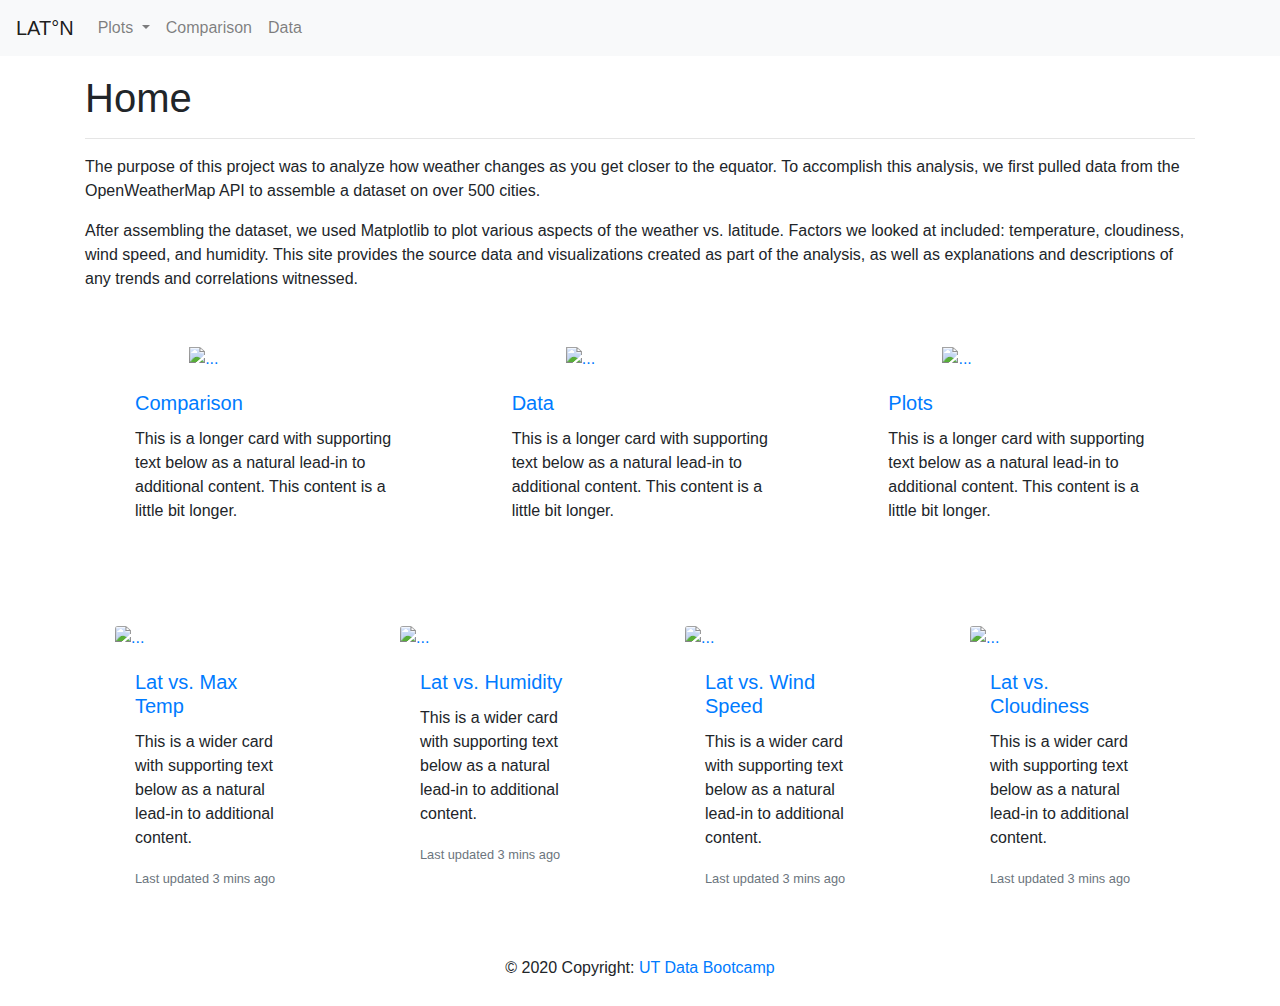
==== index.html @ 431a71aa "v1 is ready" ====
<!doctype html>
<html lang="en">

<head>
	<title> Web Visualization Dash </title>
  <script type="text/javascript" src="script.js"></script>
  <script src="https://code.jquery.com/jquery-3.4.1.slim.min.js" integrity="sha384-J6qa4849blE2+poT4WnyKhv5vZF5SrPo0iEjwBvKU7imGFAV0wwj1yYfoRSJoZ+n" crossorigin="anonymous"></script>
  <script src="https://cdn.jsdelivr.net/npm/popper.js@1.16.0/dist/umd/popper.min.js" integrity="sha384-Q6E9RHvbIyZFJoft+2mJbHaEWldlvI9IOYy5n3zV9zzTtmI3UksdQRVvoxMfooAo" crossorigin="anonymous"></script>
  <script src="https://stackpath.bootstrapcdn.com/bootstrap/4.4.1/js/bootstrap.min.js" integrity="sha384-wfSDF2E50Y2D1uUdj0O3uMBJnjuUD4Ih7YwaYd1iqfktj0Uod8GCExl3Og8ifwB6" crossorigin="anonymous"></script>
	<link rel="stylesheet" href="https://stackpath.bootstrapcdn.com/bootstrap/4.3.1/css/bootstrap.min.css" integrity="sha384-ggOyR0iXCbMQv3Xipma34MD+dH/1fQ784/j6cY/iJTQUOhcWr7x9JvoRxT2MZw1T" crossorigin="anonymous">
  <link rel="stylesheet" href="style.css">
  
</head>

<body>

	<!-- Nav Bar fixed-top-->
	<nav class="navbar fixed-top navbar-expand-lg navbar-light bg-light">
  <a class="navbar-brand" href="index.html">LAT°N</a>
  <button class="navbar-toggler" type="button" data-toggle="collapse" data-target="#navbarNavDropdown" aria-controls="navbarNavDropdown" aria-expanded="false" aria-label="Toggle navigation">
    <span class="navbar-toggler-icon"></span>
  </button>

  <div class="collapse navbar-collapse" id="navbarNavDropdown">
    <ul class="navbar-nav">
      <li class="nav-item dropdown">
        <a class="nav-link dropdown-toggle" href="plots.html" id="navbarDropdownMenuLink" data-toggle="dropdown" aria-haspopup="true" aria-expanded="false">
          Plots
        </a>
        <div class="dropdown-menu" aria-labelledby="navbarDropdownMenuLink">
          <a class="dropdown-item" href="max_temp.html">Max Temp</a>
          <a class="dropdown-item" href="humidity.html">Humidity</a>
          <a class="dropdown-item" href="cloudiness.html">Cloudiness</a>
          <a class="dropdown-item" href="wind_speed.html">Wind Speed</a>
        </div>
      </li>
      <li class="nav-item">
        <a class="nav-link" href="comparison.html">Comparison</a>
      </li>
      <li class="nav-item">
        <a class="nav-link" href="data.html">Data</a>
      </li>
    </ul>
  </div>
</nav>

<br/>
<div class="container">
    <div class="row">
      <div class="col-lg-12">
        <h1> Home </h1>
        <hr/>
        <p>The purpose of this project was to analyze how weather changes as you get closer to the equator. To accomplish this analysis, we first pulled data from the OpenWeatherMap API to assemble a dataset on over 500 cities.</p>
        <p>After assembling the dataset, we used Matplotlib to plot various aspects of the weather vs. latitude. Factors we looked at included: temperature, cloudiness, wind speed, and humidity. This site provides the source data and visualizations created as part of the analysis, as well as explanations and descriptions of any trends and correlations witnessed.</p>
      </div> 
</div>

<!-- Main Section -->
<div class="container">
  <div class="row">
    <div class="card-columns">

      <div class="card">
        <a href="comparison.html">
        <img src="resources/comparison_icon.png" class="card-main-img-top" alt="...">
        <div class="card-body">
          <h5 class="card-title">Comparison</h5>
        </a>
          <p class="card-text">This is a longer card with supporting text below as a natural lead-in to additional content. This content is a little bit longer.</p>
        </div>
      </div>

      <div class="card">
        <a href="data.html">
        <img src="resources/data_icon.png" class="card-main-img-top" alt="...">
        <div class="card-body">
          <h5 class="card-title">Data</h5>
        </a>
          <p class="card-text">This is a longer card with supporting text below as a natural lead-in to additional content. This content is a little bit longer.</p>
        </div>
      </div>

      <div class="card">
        <a href="plots.html">
        <img src="resources/plots_icon.png" size=50px class="card-main-img-top" alt="...">
        <div class="card-body">
          <h5 class="card-title">Plots</h5>
        </a>
          <p class="card-text">This is a longer card with supporting text below as a natural lead-in to additional content. This content is a little bit longer.</p>
        </div>
      </div>
    </div>
  </div>
</div>


<!-- Card deck -->
<div class="card-deck">

  <div class="card">
    <a href="max_temp.html">
    <img src="resources/lat_vs_temp.png" class="card-img-top" alt="...">
    <div class="card-body">
      <h5 class="card-title">Lat vs. Max Temp</h5>
      </a>
      <p class="card-text">This is a wider card with supporting text below as a natural lead-in to additional content. </p>
      <p class="card-text"><small class="text-muted">Last updated 3 mins ago</small></p>
    </div>
  </div>

  <div class="card">
    <a href="humidity.html">
    <img src="resources/lat_vs_humidity.png" class="card-img-top" alt="...">
    <div class="card-body">
      <h5 class="card-title">Lat vs. Humidity</h5>
      </a>
      <p class="card-text">This is a wider card with supporting text below as a natural lead-in to additional content. </p>
      <p class="card-text"><small class="text-muted">Last updated 3 mins ago</small></p>
    </div>
  </div>

  <div class="card">
    <a href="wind_speed.html">
    <img src="resources/lat_vs_wind.png" class="card-img-top" alt="...">
    <div class="card-body">
      <h5 class="card-title">Lat vs. Wind Speed</h5>
      </a>
      <p class="card-text">This is a wider card with supporting text below as a natural lead-in to additional content. </p>
      <p class="card-text"><small class="text-muted">Last updated 3 mins ago</small></p>
    </div>
  </div>

  <div class="card">
    <a href="cloudiness.html">
    <img src="resources/lat_vs_cloudiness.png" class="card-img-top" alt="...">
    <div class="card-body">
      <h5 class="card-title">Lat vs. Cloudiness</h5>
      </a>
      <p class="card-text">This is a wider card with supporting text below as a natural lead-in to additional content. </p>
      <p class="card-text"><small class="text-muted">Last updated 3 mins ago</small></p>
    </div>
  </div>
</div>
</body>

<!-- Footer -->
<footer class="page-footer font-small blue">

  <!-- Copyright -->
  <div class="footer-copyright text-center py-3">© 2020 Copyright:
    <a href="index.html"> UT Data Bootcamp</a>
  </div>
  <!-- Copyright -->

</footer>
<!-- Footer -->
---- style.css ----
.container {
	padding-top: 10px;
	padding-bottom: 10px;
}


h1 {
	padding-top: 40px;
}

.card-columns {
	display: inline-block;

}

.card {
    padding: 30px 30px;
    border: #ffffff;
}

.flex-column { 
   max-width : 480px;
}

.card-main-img-top {
	width: 50%;
	vertical-align: middle;
	height: auto;
	display: block;
    margin-left: auto;
    margin-right: auto;
}
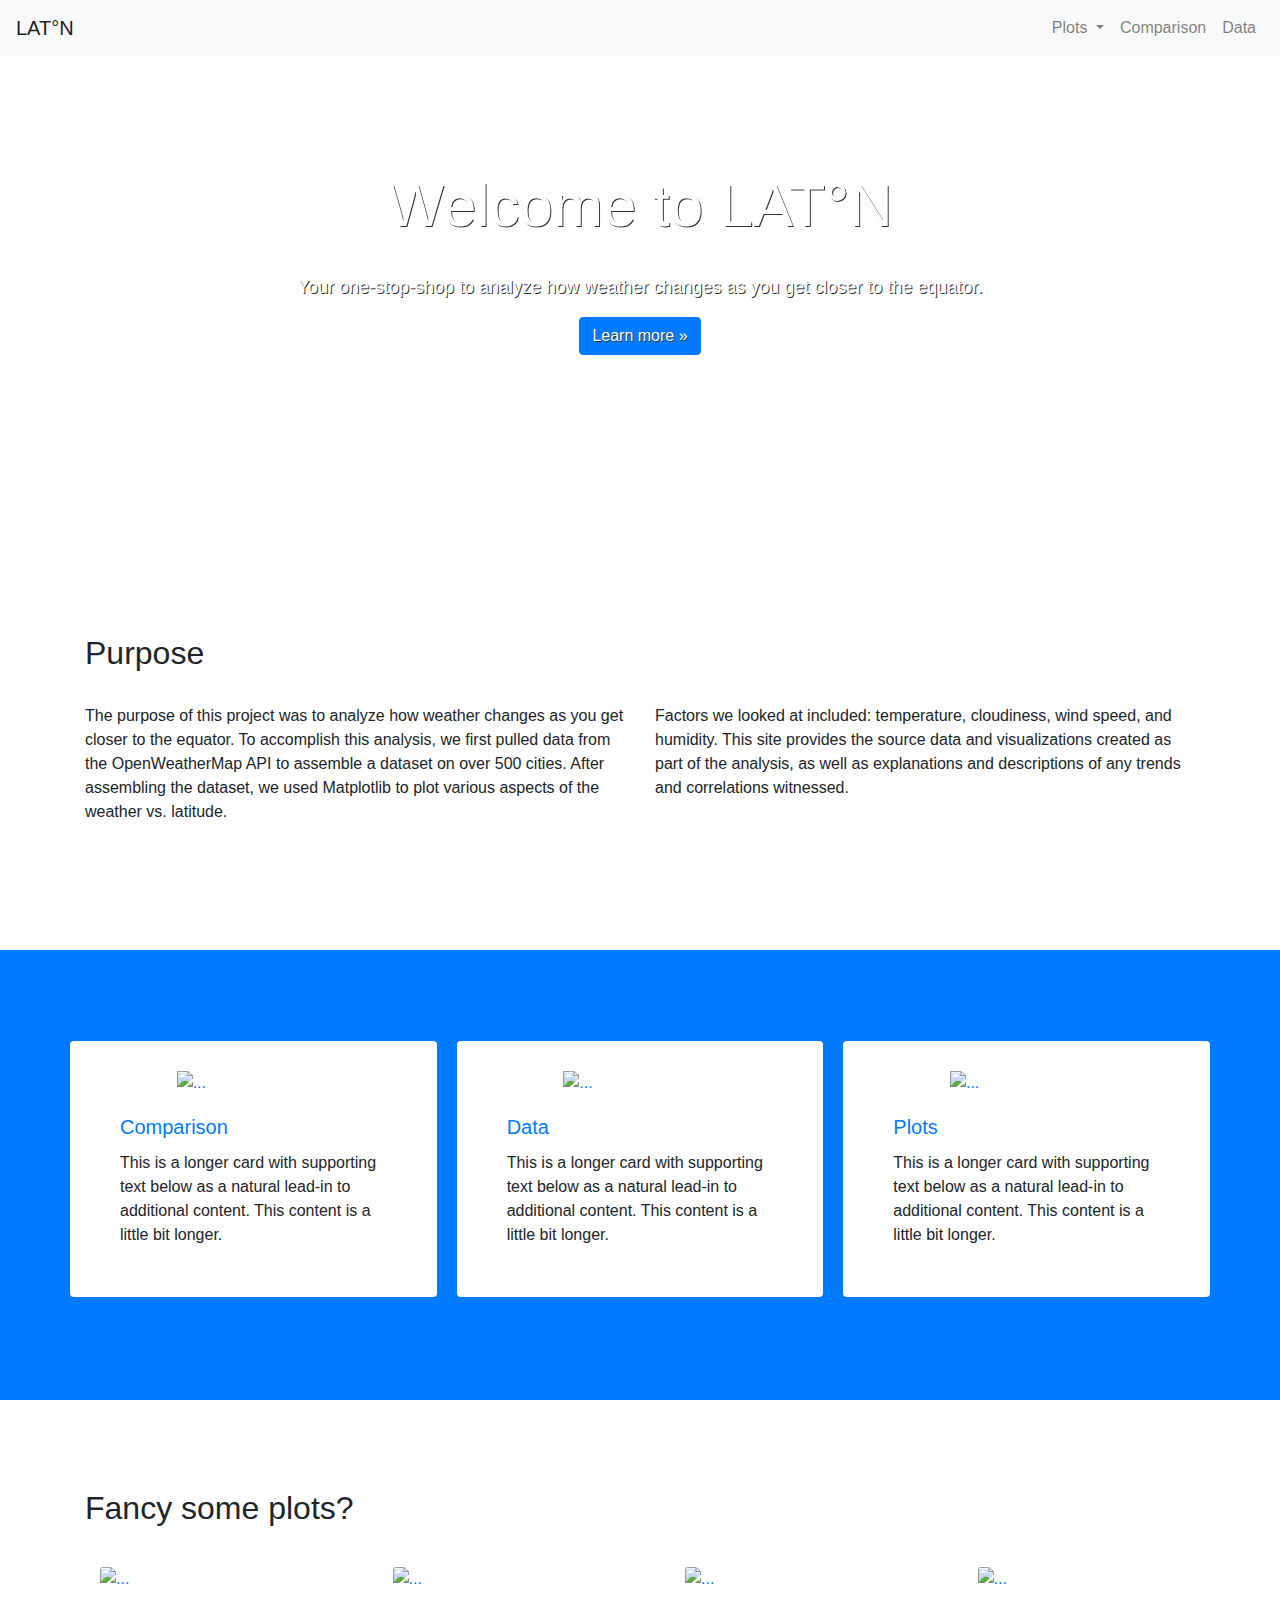
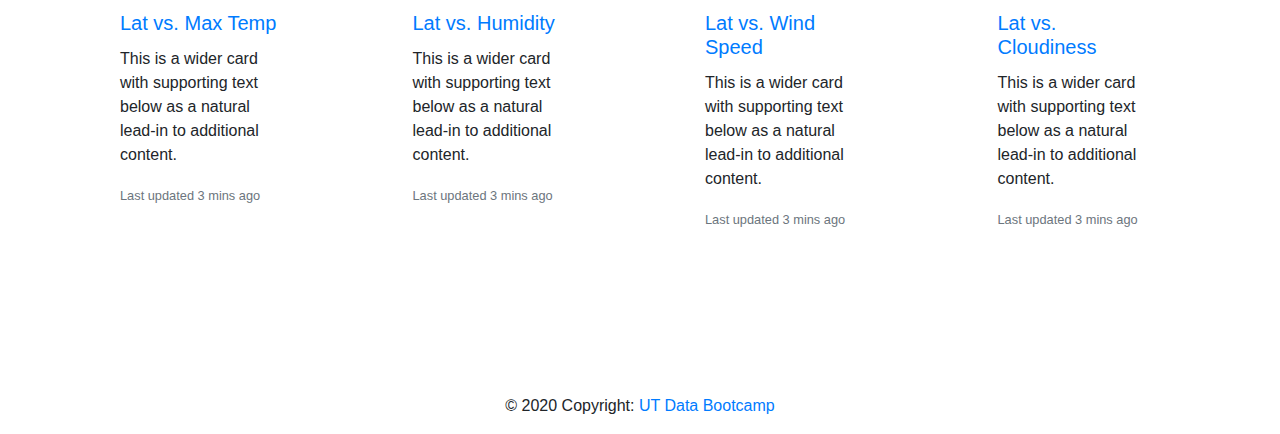
==== commit 24c331cc: "adding child pages and improved css" ====
--- a/index.html
+++ b/index.html
@@ -22,7 +22,7 @@
   </button>
 
   <div class="collapse navbar-collapse" id="navbarNavDropdown">
-    <ul class="navbar-nav">
+    <ul class="navbar-nav ml-auto">
       <li class="nav-item dropdown">
         <a class="nav-link dropdown-toggle" href="plots.html" id="navbarDropdownMenuLink" data-toggle="dropdown" aria-haspopup="true" aria-expanded="false">
           Plots
@@ -44,18 +44,57 @@
   </div>
 </nav>
 
-<br/>
+<!-- H1 Section -->
+<!-- <br/>
 <div class="container">
     <div class="row">
       <div class="col-lg-12">
-        <h1> Home </h1>
+        <h1> Welcome to LAT°N </h1>
         <hr/>
-        <p>The purpose of this project was to analyze how weather changes as you get closer to the equator. To accomplish this analysis, we first pulled data from the OpenWeatherMap API to assemble a dataset on over 500 cities.</p>
-        <p>After assembling the dataset, we used Matplotlib to plot various aspects of the weather vs. latitude. Factors we looked at included: temperature, cloudiness, wind speed, and humidity. This site provides the source data and visualizations created as part of the analysis, as well as explanations and descriptions of any trends and correlations witnessed.</p>
       </div> 
-</div>
-
-<!-- Main Section -->
+</div> -->
+
+<!-- Hero Section -->
+<section class="bgimage">
+  <div class="container-fluid">
+    <div class="row">
+      <div class="col-lg-12 col-md-12 col-sm-12 col-xs-12">
+      	<h1 class="font-weight-light">Welcome to LAT°N</h1>
+      	<br/>
+        <p class="lead">Your one-stop-shop to analyze how weather changes as you get closer to the equator.</p>
+        <p><a href="#main" class="btn btn-primary btn-large">Learn more »</a></p>
+      </div>
+        
+      </div>
+    </div>
+  </div>
+</section>
+
+<!-- Explanation -->
+<section class="content-section-white">
+<div class="container">
+	<div class="row">
+		<div class="col-lg-12 col-md-12 col-sm-12 col-xs-12">
+			<br/>
+			<h2>Purpose</h2>
+		</div>
+	</div>	
+	<div class="row">
+		<div class="col-lg-6 col-md-12 col-sm-12 col-xs-12">
+			<br>
+			<p>	The purpose of this project was to analyze how weather changes as you get closer to the equator. To accomplish this analysis, we first pulled data from the OpenWeatherMap API to assemble a dataset on over 500 cities. After assembling the dataset, we used Matplotlib to plot various aspects of the weather vs. latitude.</p>
+		</div>
+		<div class="col-lg-6 col-md-12 col-sm-12 col-xs-12">
+			<br>
+        	<p>Factors we looked at included: temperature, cloudiness, wind speed, and humidity. This site provides the source data and visualizations created as part of the analysis, as well as explanations and descriptions of any trends and correlations witnessed.</p>
+		</div>
+	</div>
+</div>
+</section>
+
+
+<!-- Main Section Nav -->
+<section class="content-section-color">
 <div class="container">
   <div class="row">
     <div class="card-columns">
@@ -92,9 +131,20 @@
     </div>
   </div>
 </div>
-
-
-<!-- Card deck -->
+</section>
+
+<!-- Card deck plots -->
+<br/>
+<br/>
+<section class="content-section-white">
+<div class="container">
+		<div class="row">
+			<div class="col-lg-12 col-md-12 col-sm-12 col-xs-12">
+				<br/>
+				<h2>Fancy some plots?</h2>
+		</div>
+	</div>
+<div class="row">
 <div class="card-deck">
 
   <div class="card">
@@ -141,6 +191,11 @@
     </div>
   </div>
 </div>
+</div>
+</div>
+</section>
+
+
 </body>
 
 <!-- Footer -->
--- a/style.css
+++ b/style.css
@@ -1,11 +1,14 @@
+html {
+  scroll-behavior: smooth;
+}
+
+h1 {
+	padding-top: 40px;
+}
+
 .container {
 	padding-top: 10px;
 	padding-bottom: 10px;
-}
-
-
-h1 {
-	padding-top: 40px;
 }
 
 .card-columns {
@@ -22,6 +25,7 @@
    max-width : 480px;
 }
 
+/*These are the link cards to other pages*/
 .card-main-img-top {
 	width: 50%;
 	vertical-align: middle;
@@ -31,4 +35,55 @@
     margin-right: auto;
 }
 
+.bgimage {
+  width:100%;
+  height:500px;
+  padding: 50px 50px;
+  background: url('resources/weather_bg.jpg');
+  background-repeat: no-repeat;
+  background-position: center;
+  background-size:cover;
+  background-attachment: fixed;
+  display: flex;
+  justify-content: center;
+  align-items: center;
+}
 
+.bgimage h1 {
+	color: white;
+	text-shadow: 1px 1px #333;
+	text-align: center;
+	font-weight: bold;
+	font-size: 60px;
+	
+}
+
+.bgimage p {
+	 color: white;
+	 text-shadow: 1px 1px #333;
+	 font-size: 18px;
+	 text-align: center; 
+	 top-margin: 50%;
+}
+
+
+.content-section-white {
+  width:100%;
+  height:450px;
+  display: flex;
+  justify-content: center;
+  align-items: center;
+}
+
+.content-section-color {
+  width:100%;
+  height:450px;
+  background: #007bff;
+  display: flex;
+  justify-content: center;
+  align-items: center;
+}
+
+footer {
+	padding-top: 80px;
+}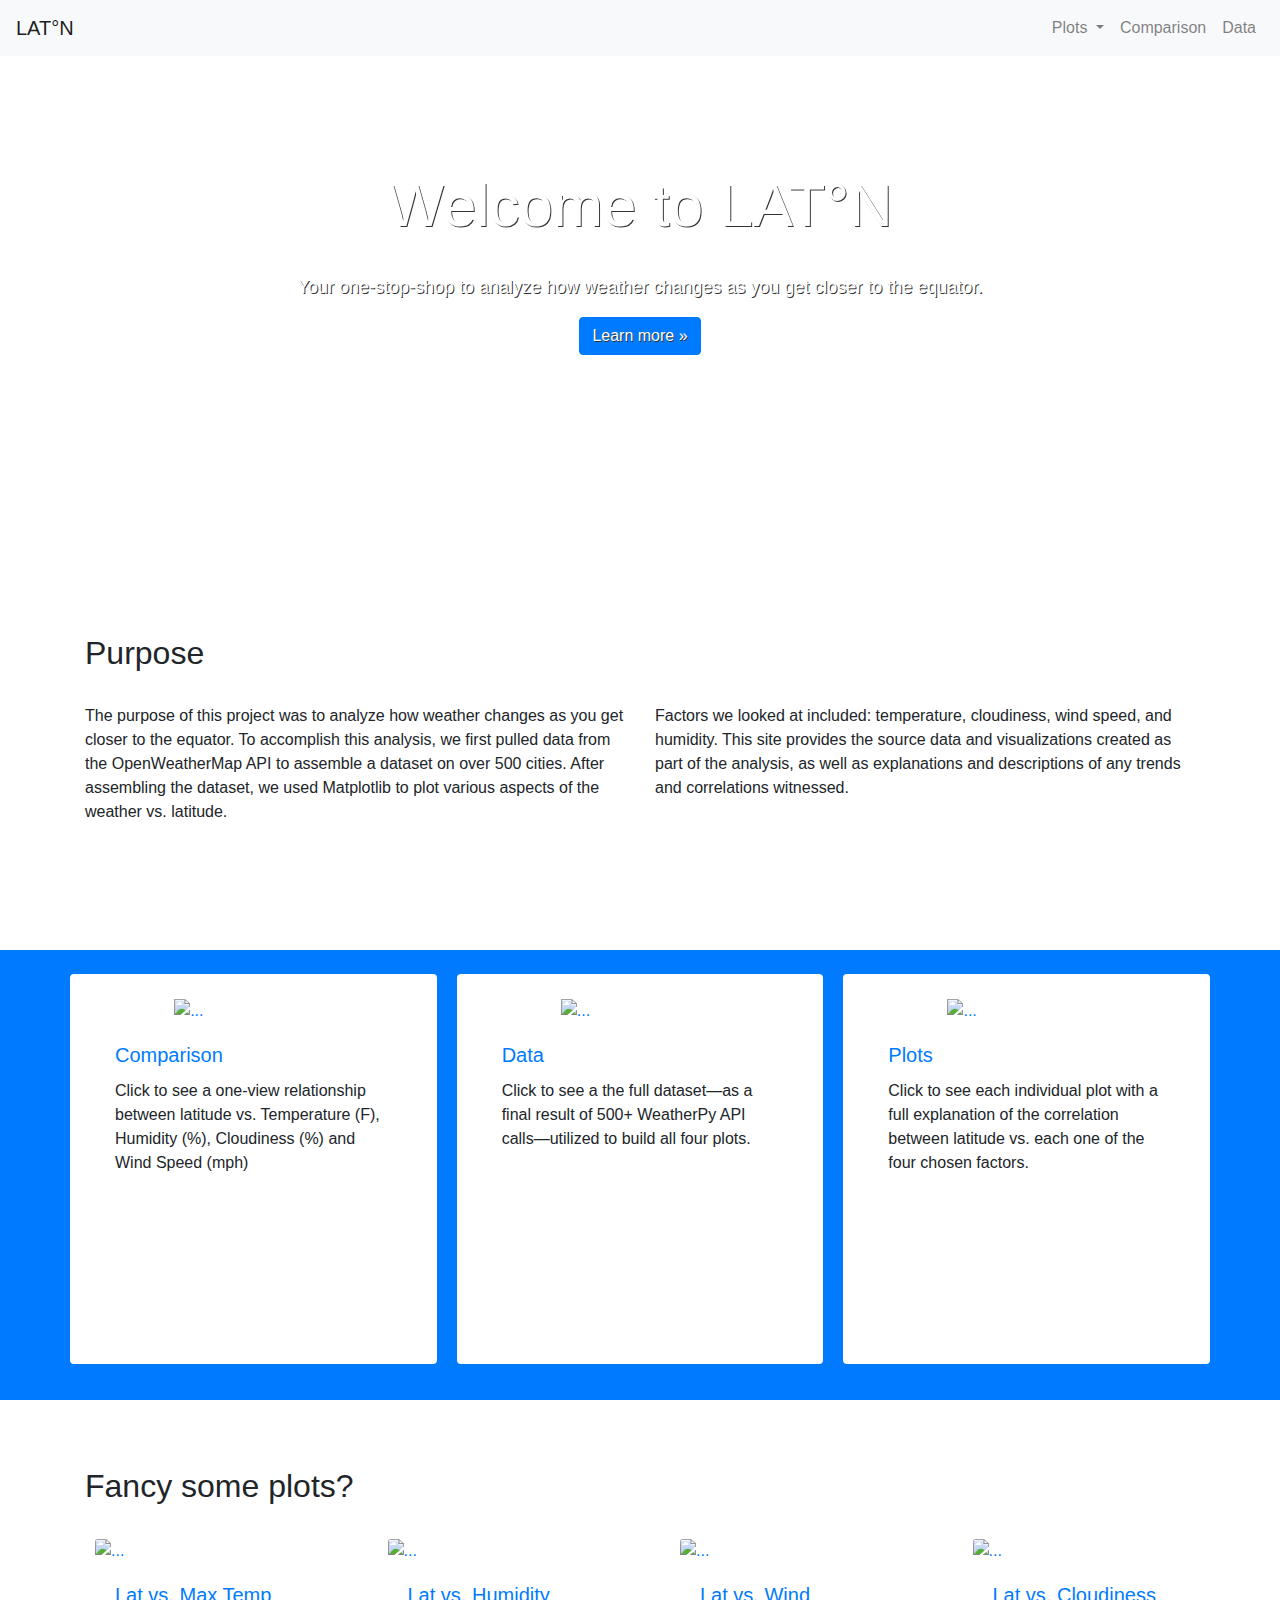
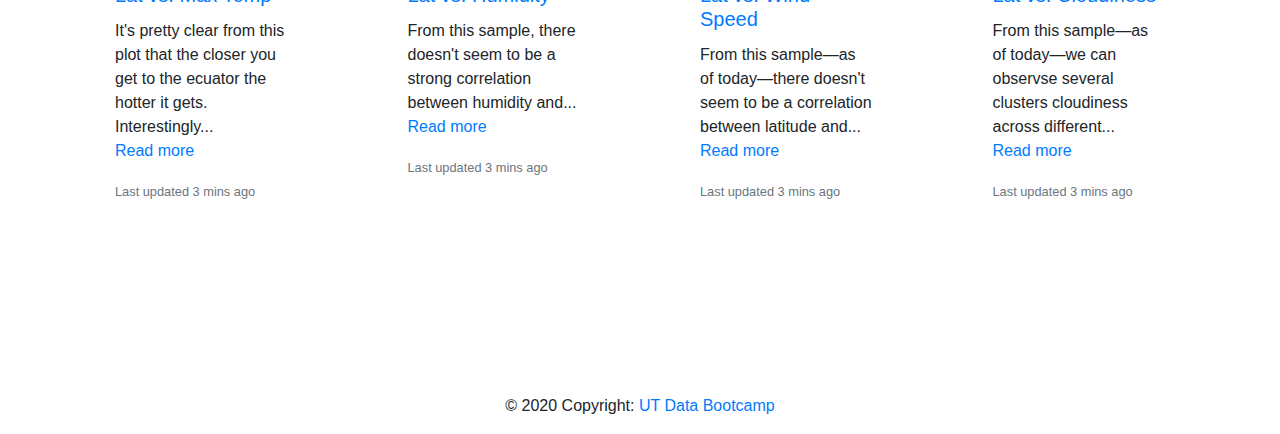
==== commit 854e7b6c: "Adding extra UI elements" ====
--- a/index.html
+++ b/index.html
@@ -14,8 +14,8 @@
 
 <body>
 
-	<!-- Nav Bar fixed-top-->
-	<nav class="navbar fixed-top navbar-expand-lg navbar-light bg-light">
+<!-- Nav Bar fixed-top-->
+<nav class="navbar fixed-top navbar-expand-lg navbar-light bg-light">
   <a class="navbar-brand" href="index.html">LAT°N</a>
   <button class="navbar-toggler" type="button" data-toggle="collapse" data-target="#navbarNavDropdown" aria-controls="navbarNavDropdown" aria-expanded="false" aria-label="Toggle navigation">
     <span class="navbar-toggler-icon"></span>
@@ -44,15 +44,7 @@
   </div>
 </nav>
 
-<!-- H1 Section -->
-<!-- <br/>
-<div class="container">
-    <div class="row">
-      <div class="col-lg-12">
-        <h1> Welcome to LAT°N </h1>
-        <hr/>
-      </div> 
-</div> -->
+
 
 <!-- Hero Section -->
 <section class="bgimage">
@@ -105,7 +97,7 @@
         <div class="card-body">
           <h5 class="card-title">Comparison</h5>
         </a>
-          <p class="card-text">This is a longer card with supporting text below as a natural lead-in to additional content. This content is a little bit longer.</p>
+          <p class="card-text">Click to see a one-view relationship between latitude vs. Temperature (F), Humidity (%), Cloudiness (%) and Wind Speed (mph)</p>
         </div>
       </div>
 
@@ -115,7 +107,7 @@
         <div class="card-body">
           <h5 class="card-title">Data</h5>
         </a>
-          <p class="card-text">This is a longer card with supporting text below as a natural lead-in to additional content. This content is a little bit longer.</p>
+          <p class="card-text">Click to see a the full dataset—as a final result of 500+ WeatherPy API calls—utilized to build all four plots.</p>
         </div>
       </div>
 
@@ -125,7 +117,7 @@
         <div class="card-body">
           <h5 class="card-title">Plots</h5>
         </a>
-          <p class="card-text">This is a longer card with supporting text below as a natural lead-in to additional content. This content is a little bit longer.</p>
+          <p class="card-text">Click to see each individual plot with a full explanation of the correlation between latitude vs. each one of the four chosen factors.</p>
         </div>
       </div>
     </div>
@@ -153,7 +145,7 @@
     <div class="card-body">
       <h5 class="card-title">Lat vs. Max Temp</h5>
       </a>
-      <p class="card-text">This is a wider card with supporting text below as a natural lead-in to additional content. </p>
+      <p class="card-text">It's pretty clear from this plot that the closer you get to the ecuator the hotter it gets. Interestingly... <br><a href="max_temp.html" class="card-link">Read more</a></p>
       <p class="card-text"><small class="text-muted">Last updated 3 mins ago</small></p>
     </div>
   </div>
@@ -164,7 +156,7 @@
     <div class="card-body">
       <h5 class="card-title">Lat vs. Humidity</h5>
       </a>
-      <p class="card-text">This is a wider card with supporting text below as a natural lead-in to additional content. </p>
+      <p class="card-text">From this sample, there doesn't seem to be a strong correlation between humidity and... <br><a href="humidity.html" class="card-link">Read more</a></p>
       <p class="card-text"><small class="text-muted">Last updated 3 mins ago</small></p>
     </div>
   </div>
@@ -175,7 +167,7 @@
     <div class="card-body">
       <h5 class="card-title">Lat vs. Wind Speed</h5>
       </a>
-      <p class="card-text">This is a wider card with supporting text below as a natural lead-in to additional content. </p>
+      <p class="card-text">From this sample—as of today—there doesn't seem to be a correlation between latitude and... <br><a href="wind_speed.html" class="card-link">Read more</a></p>
       <p class="card-text"><small class="text-muted">Last updated 3 mins ago</small></p>
     </div>
   </div>
@@ -186,7 +178,7 @@
     <div class="card-body">
       <h5 class="card-title">Lat vs. Cloudiness</h5>
       </a>
-      <p class="card-text">This is a wider card with supporting text below as a natural lead-in to additional content. </p>
+      <p class="card-text">From this sample—as of today—we can observse several clusters cloudiness across different... <br><a href="cloudiness.html" class="card-link">Read more</a> </p>
       <p class="card-text"><small class="text-muted">Last updated 3 mins ago</small></p>
     </div>
   </div>
--- a/style.css
+++ b/style.css
@@ -17,8 +17,9 @@
 }
 
 .card {
-    padding: 30px 30px;
+    padding: 25px 25px;
     border: #ffffff;
+    height: 390px;
 }
 
 .flex-column { 
@@ -84,6 +85,11 @@
   align-items: center;
 }
 
+/*These are the plot images in the individual pages*/
+.big-plot { 
+   border:5px solid #efefef;
+}
+
 footer {
 	padding-top: 80px;
 }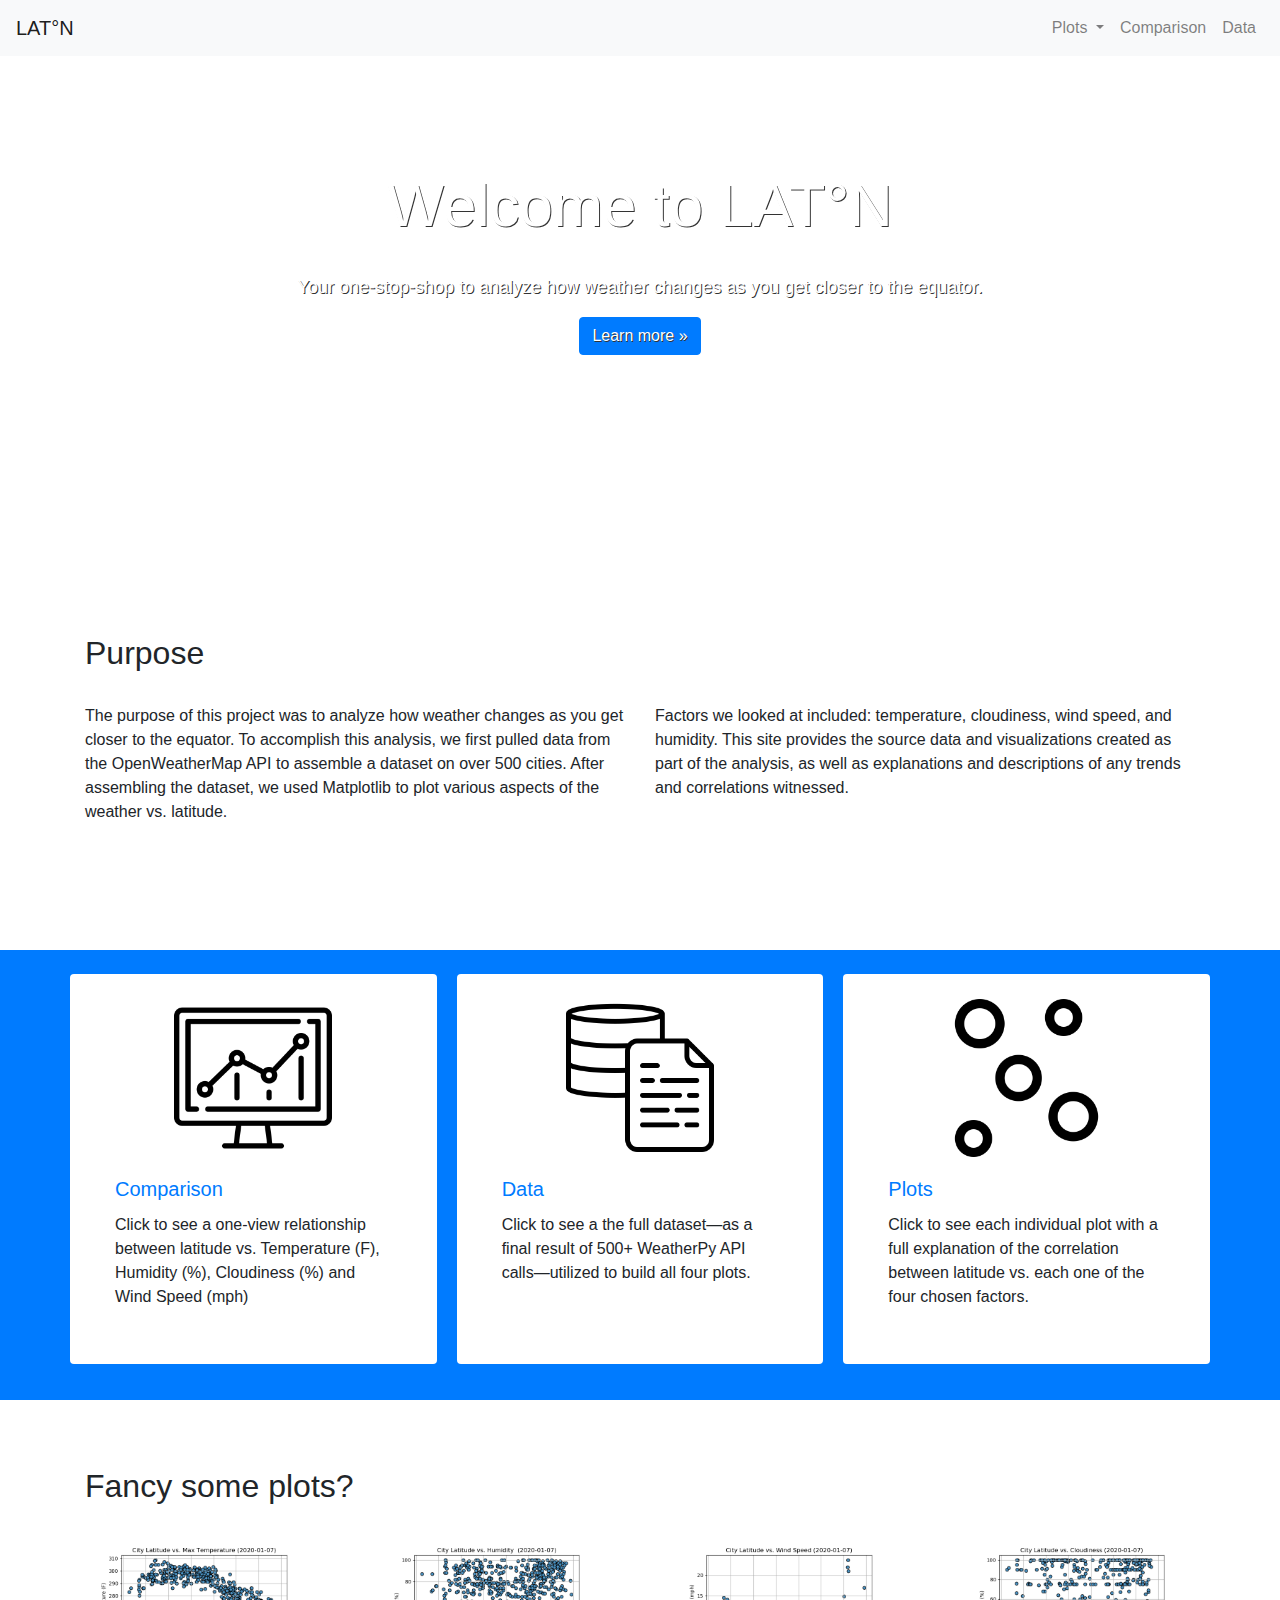
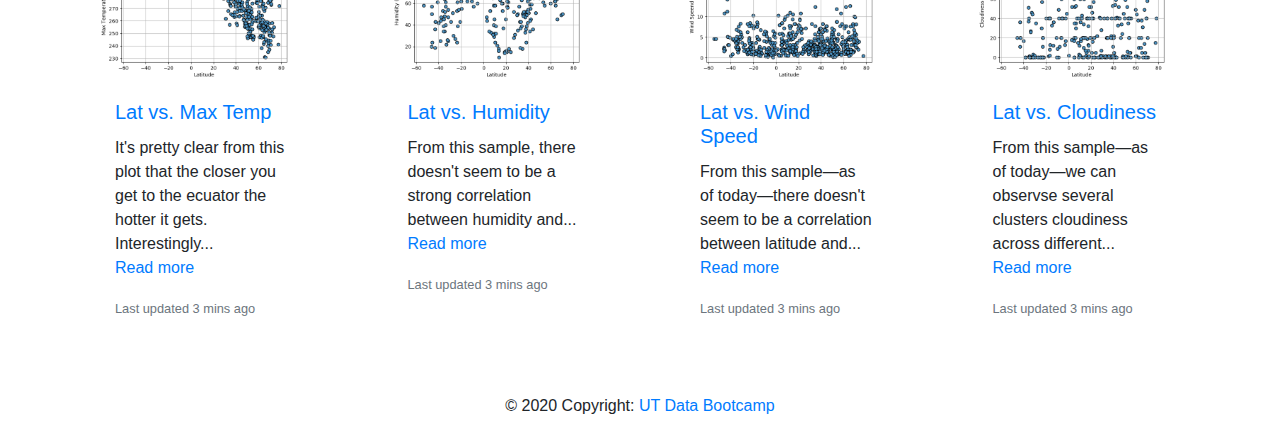
==== commit 317b7c05: "restructuring resources to render in git.io" ====
--- a/index.html
+++ b/index.html
@@ -93,7 +93,7 @@
 
       <div class="card">
         <a href="comparison.html">
-        <img src="resources/comparison_icon.png" class="card-main-img-top" alt="...">
+        <img src="comparison_icon.png" class="card-main-img-top" alt="...">
         <div class="card-body">
           <h5 class="card-title">Comparison</h5>
         </a>
@@ -103,7 +103,7 @@
 
       <div class="card">
         <a href="data.html">
-        <img src="resources/data_icon.png" class="card-main-img-top" alt="...">
+        <img src="data_icon.png" class="card-main-img-top" alt="...">
         <div class="card-body">
           <h5 class="card-title">Data</h5>
         </a>
@@ -113,7 +113,7 @@
 
       <div class="card">
         <a href="plots.html">
-        <img src="resources/plots_icon.png" size=50px class="card-main-img-top" alt="...">
+        <img src="plots_icon.png" size=50px class="card-main-img-top" alt="...">
         <div class="card-body">
           <h5 class="card-title">Plots</h5>
         </a>
@@ -136,12 +136,13 @@
 				<h2>Fancy some plots?</h2>
 		</div>
 	</div>
+
 <div class="row">
 <div class="card-deck">
 
   <div class="card">
     <a href="max_temp.html">
-    <img src="resources/lat_vs_temp.png" class="card-img-top" alt="...">
+    <img src="lat_vs_temp.png" class="card-img-top" alt="...">
     <div class="card-body">
       <h5 class="card-title">Lat vs. Max Temp</h5>
       </a>
@@ -152,7 +153,7 @@
 
   <div class="card">
     <a href="humidity.html">
-    <img src="resources/lat_vs_humidity.png" class="card-img-top" alt="...">
+    <img src="lat_vs_humidity.png" class="card-img-top" alt="...">
     <div class="card-body">
       <h5 class="card-title">Lat vs. Humidity</h5>
       </a>
@@ -163,7 +164,7 @@
 
   <div class="card">
     <a href="wind_speed.html">
-    <img src="resources/lat_vs_wind.png" class="card-img-top" alt="...">
+    <img src="lat_vs_wind.png" class="card-img-top" alt="...">
     <div class="card-body">
       <h5 class="card-title">Lat vs. Wind Speed</h5>
       </a>
@@ -174,7 +175,7 @@
 
   <div class="card">
     <a href="cloudiness.html">
-    <img src="resources/lat_vs_cloudiness.png" class="card-img-top" alt="...">
+    <img src="lat_vs_cloudiness.png" class="card-img-top" alt="...">
     <div class="card-body">
       <h5 class="card-title">Lat vs. Cloudiness</h5>
       </a>
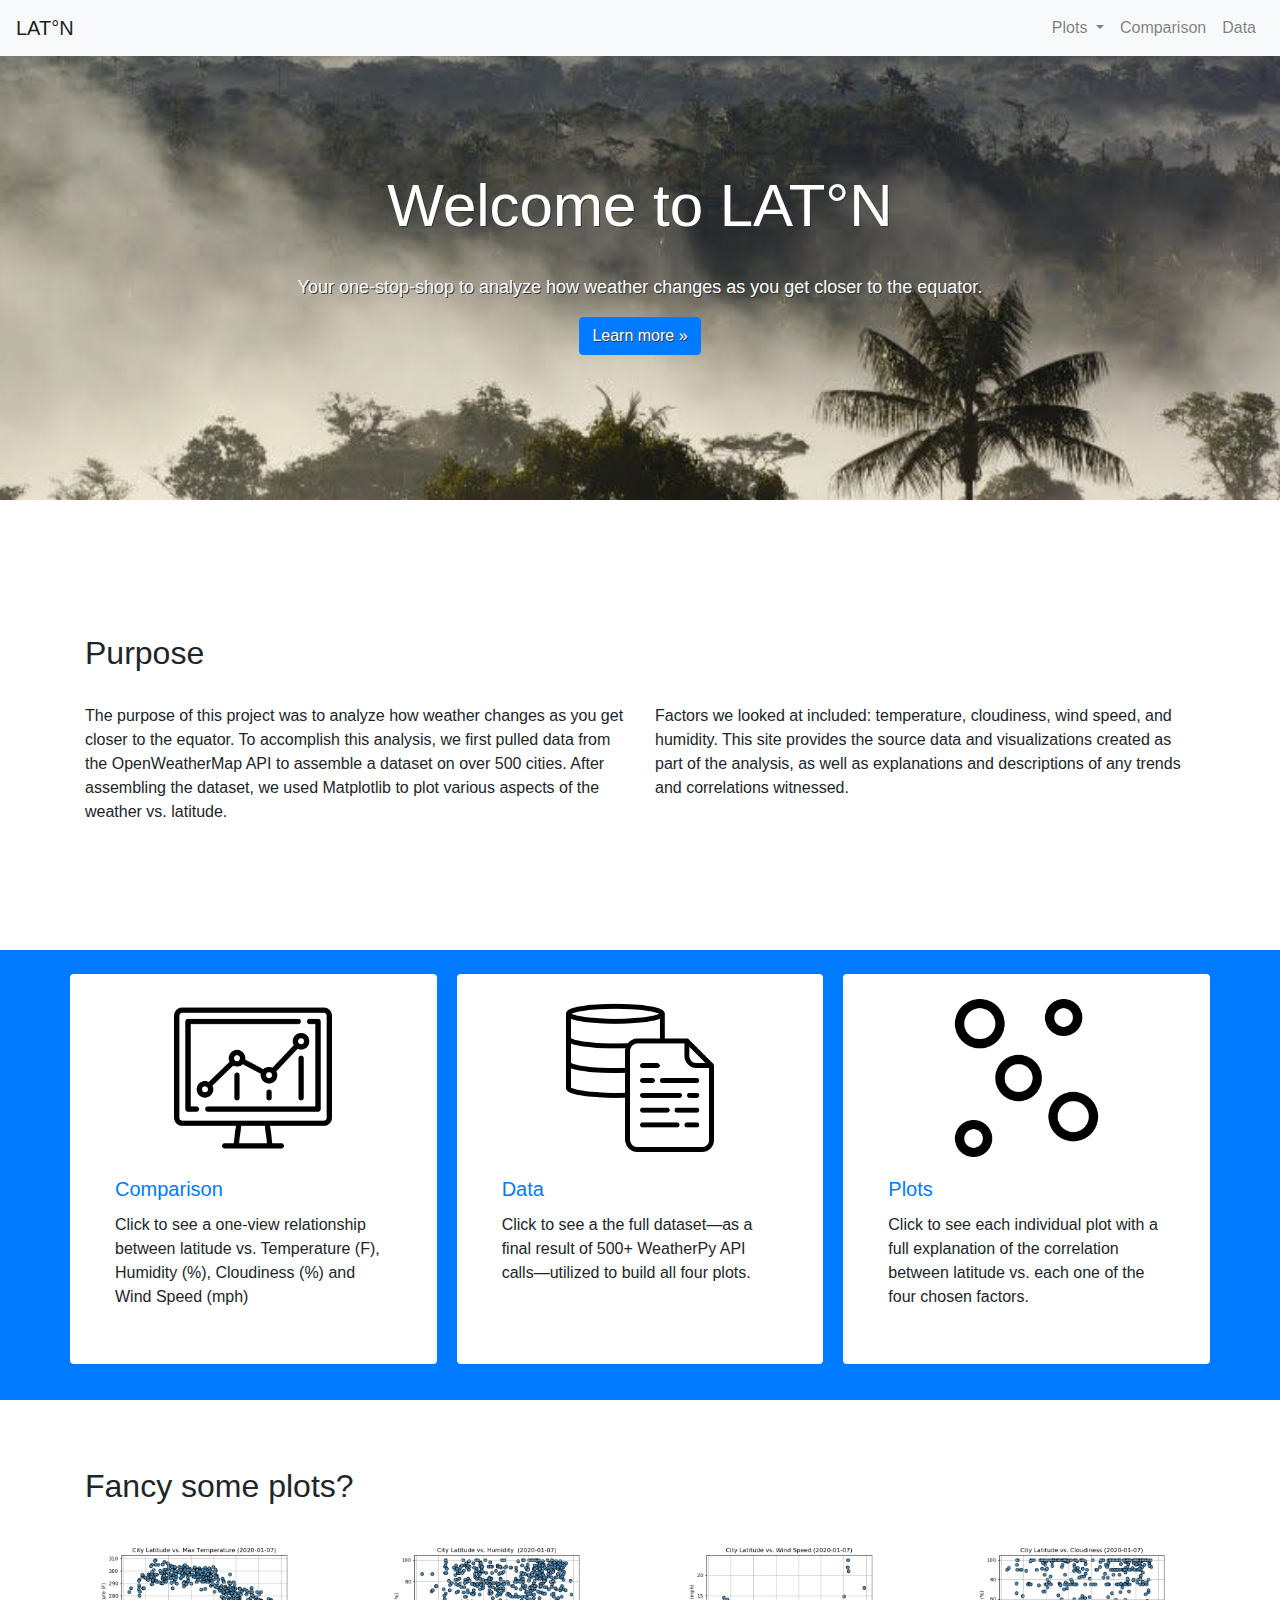
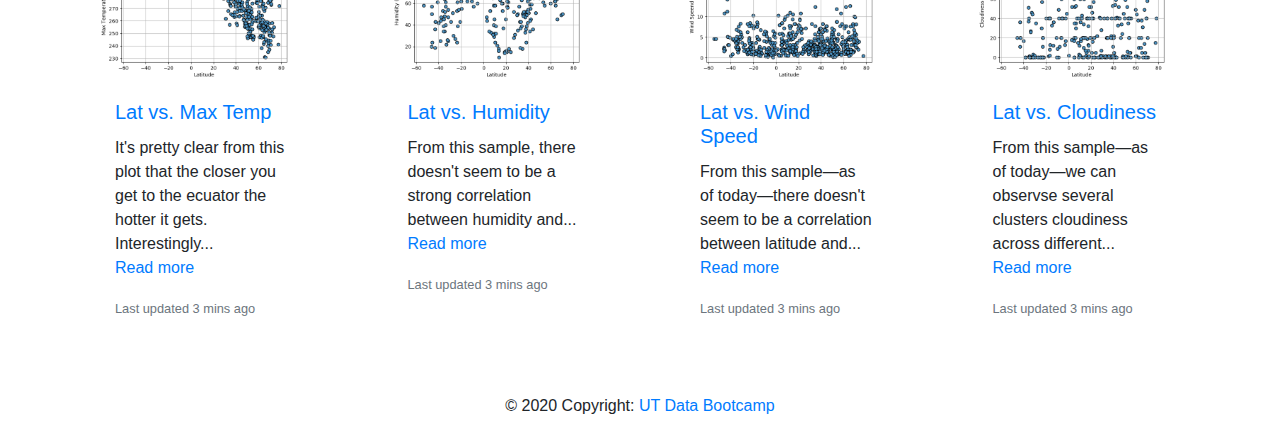
==== commit ee5761a9: "fixing button on index and containers on plots" ====
--- a/index.html
+++ b/index.html
@@ -62,8 +62,8 @@
   </div>
 </section>
 
-<!-- Explanation -->
-<section class="content-section-white">
+<!-- Explanation w/ id needed to make button above work-->
+<section class="content-section-white" id="main"> 
 <div class="container">
 	<div class="row">
 		<div class="col-lg-12 col-md-12 col-sm-12 col-xs-12">
--- a/style.css
+++ b/style.css
@@ -40,7 +40,7 @@
   width:100%;
   height:500px;
   padding: 50px 50px;
-  background: url('resources/weather_bg.jpg');
+  background: url('weather_bg.jpg');
   background-repeat: no-repeat;
   background-position: center;
   background-size:cover;
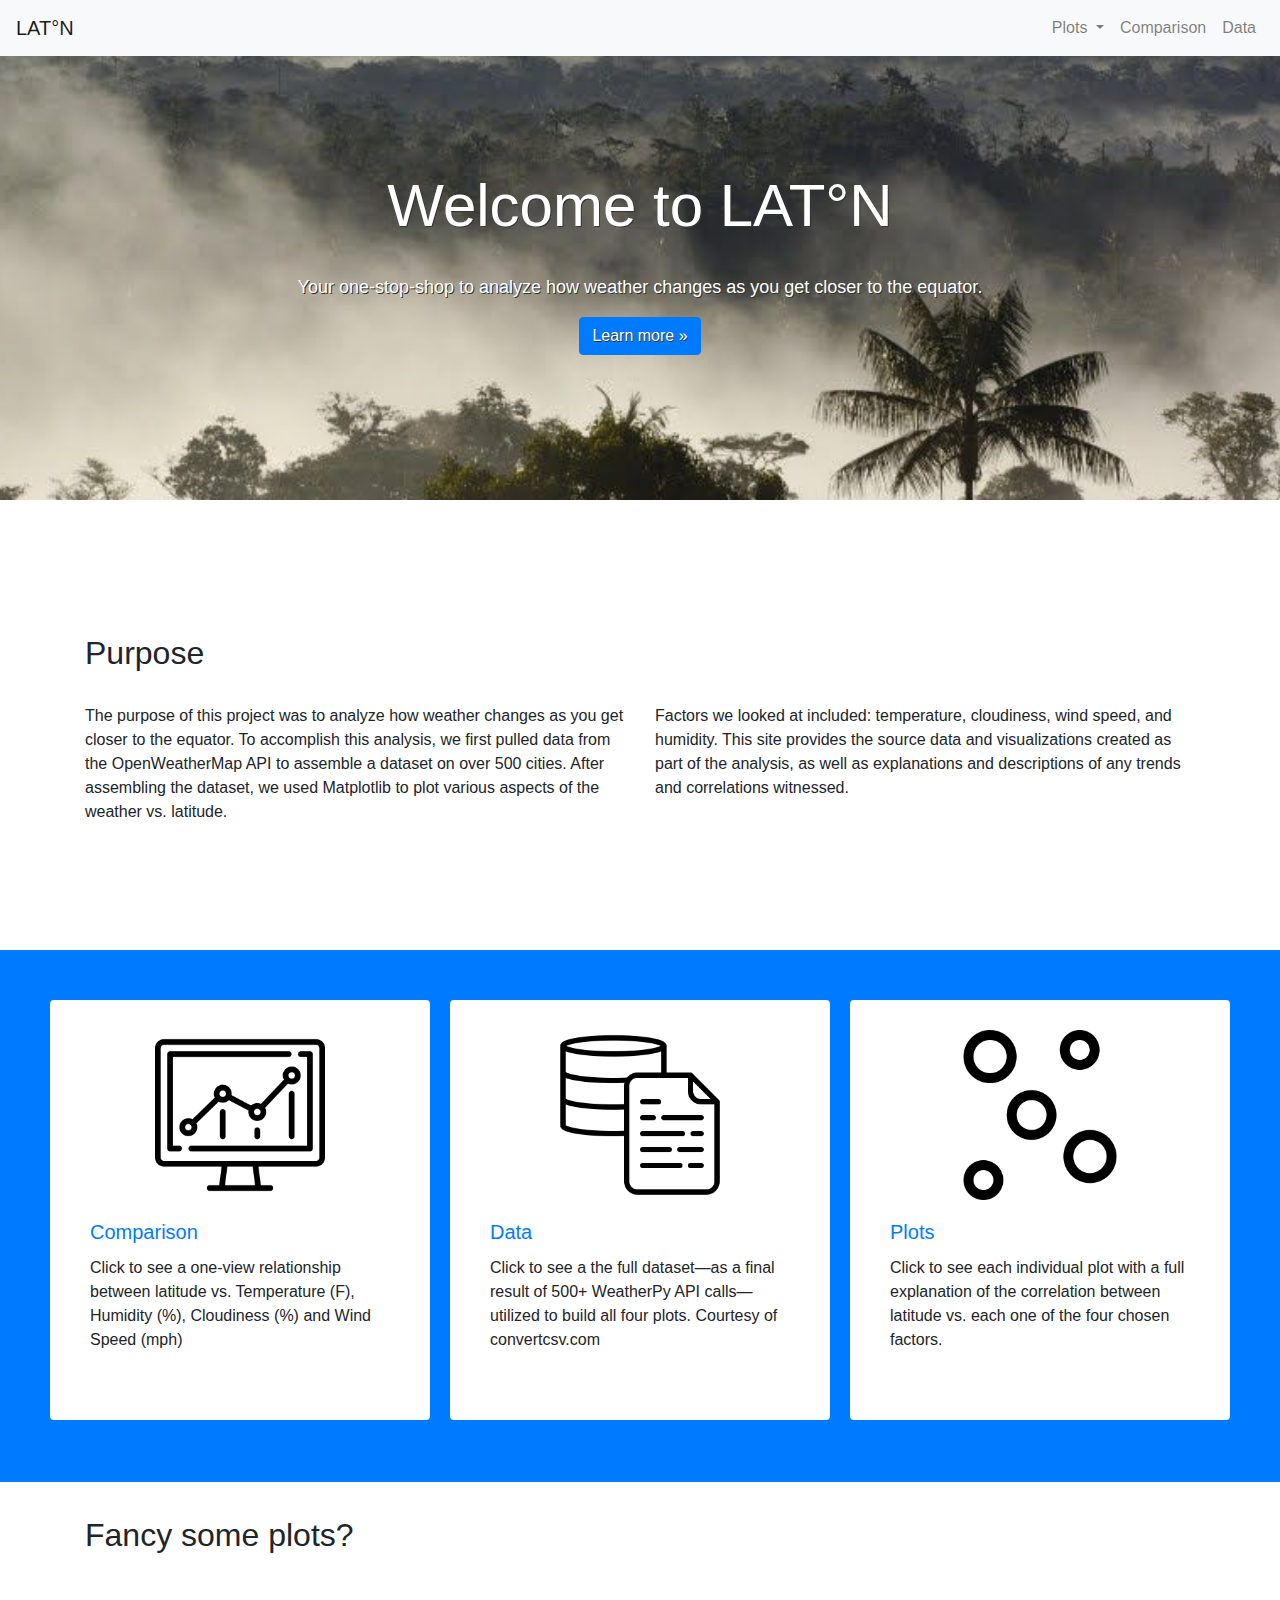
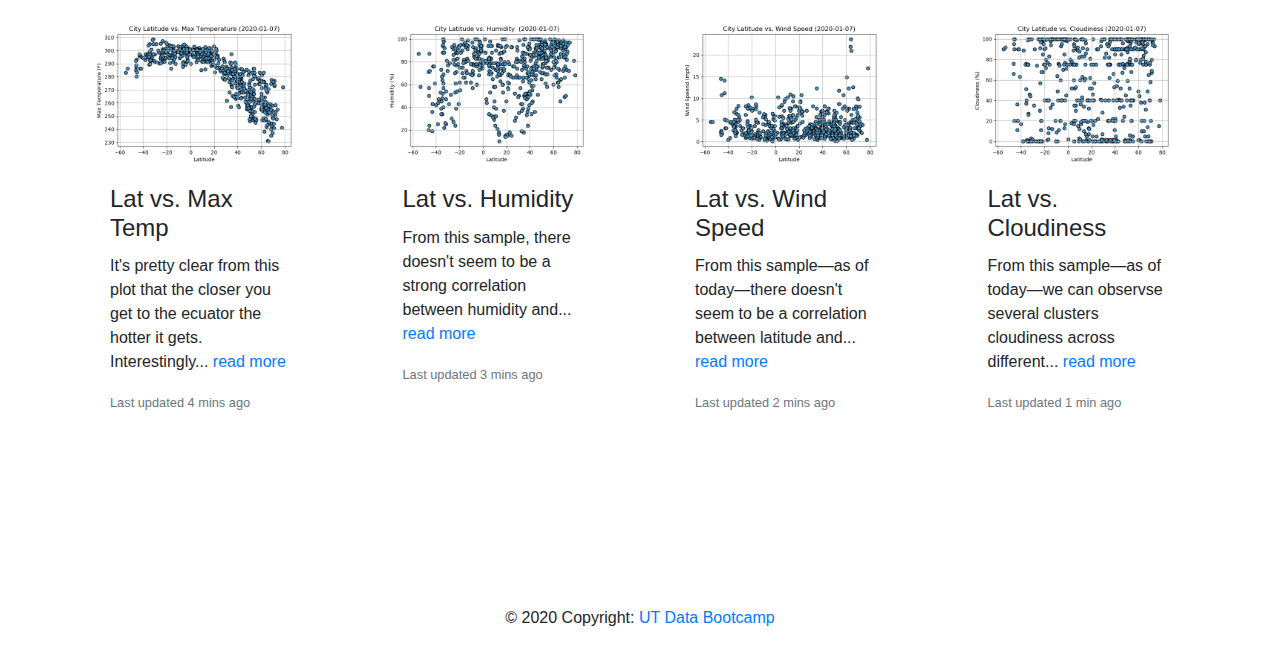
==== commit 980005ef: "added extra mobile responsiveness. Cleaned up files" ====
--- a/index.html
+++ b/index.html
@@ -87,8 +87,9 @@
 
 <!-- Main Section Nav -->
 <section class="content-section-color">
-<div class="container">
+<div class="container-fluid">
   <div class="row">
+
     <div class="card-columns">
 
       <div class="card">
@@ -101,13 +102,14 @@
         </div>
       </div>
 
+
       <div class="card">
         <a href="data.html">
         <img src="data_icon.png" class="card-main-img-top" alt="...">
         <div class="card-body">
           <h5 class="card-title">Data</h5>
         </a>
-          <p class="card-text">Click to see a the full dataset—as a final result of 500+ WeatherPy API calls—utilized to build all four plots.</p>
+          <p class="card-text">Click to see a the full dataset—as a final result of 500+ WeatherPy API calls—utilized to build all four plots. Courtesy of convertcsv.com</p>
         </div>
       </div>
 
@@ -120,73 +122,74 @@
           <p class="card-text">Click to see each individual plot with a full explanation of the correlation between latitude vs. each one of the four chosen factors.</p>
         </div>
       </div>
+
     </div>
   </div>
 </div>
 </section>
 
-<!-- Card deck plots -->
-<br/>
-<br/>
-<section class="content-section-white">
+
+<!-- Plot Cards -->
 <div class="container">
-		<div class="row">
-			<div class="col-lg-12 col-md-12 col-sm-12 col-xs-12">
-				<br/>
-				<h2>Fancy some plots?</h2>
-		</div>
-	</div>
-
-<div class="row">
-<div class="card-deck">
-
-  <div class="card">
-    <a href="max_temp.html">
-    <img src="lat_vs_temp.png" class="card-img-top" alt="...">
-    <div class="card-body">
-      <h5 class="card-title">Lat vs. Max Temp</h5>
-      </a>
-      <p class="card-text">It's pretty clear from this plot that the closer you get to the ecuator the hotter it gets. Interestingly... <br><a href="max_temp.html" class="card-link">Read more</a></p>
-      <p class="card-text"><small class="text-muted">Last updated 3 mins ago</small></p>
-    </div>
-  </div>
-
-  <div class="card">
-    <a href="humidity.html">
-    <img src="lat_vs_humidity.png" class="card-img-top" alt="...">
-    <div class="card-body">
-      <h5 class="card-title">Lat vs. Humidity</h5>
-      </a>
-      <p class="card-text">From this sample, there doesn't seem to be a strong correlation between humidity and... <br><a href="humidity.html" class="card-link">Read more</a></p>
-      <p class="card-text"><small class="text-muted">Last updated 3 mins ago</small></p>
-    </div>
-  </div>
-
-  <div class="card">
-    <a href="wind_speed.html">
-    <img src="lat_vs_wind.png" class="card-img-top" alt="...">
-    <div class="card-body">
-      <h5 class="card-title">Lat vs. Wind Speed</h5>
-      </a>
-      <p class="card-text">From this sample—as of today—there doesn't seem to be a correlation between latitude and... <br><a href="wind_speed.html" class="card-link">Read more</a></p>
-      <p class="card-text"><small class="text-muted">Last updated 3 mins ago</small></p>
-    </div>
-  </div>
-
-  <div class="card">
-    <a href="cloudiness.html">
-    <img src="lat_vs_cloudiness.png" class="card-img-top" alt="...">
-    <div class="card-body">
-      <h5 class="card-title">Lat vs. Cloudiness</h5>
-      </a>
-      <p class="card-text">From this sample—as of today—we can observse several clusters cloudiness across different... <br><a href="cloudiness.html" class="card-link">Read more</a> </p>
-      <p class="card-text"><small class="text-muted">Last updated 3 mins ago</small></p>
+  <div class="row">
+    <div class="col-lg-12 col-md-12 col-sm-12 col-xs-12">
+      <br>
+      <h2> Fancy some plots?</h2>
+      <br>
+    </div>
+  </div>
+  <div class="row">
+    <div class="card-deck">
+
+        <div class="card mb-4">
+            <a href="max_temp.html">
+              <img class="card-img-top img-fluid" src="lat_vs_temp.png" alt="Card image cap">
+            </a>
+            <div class="card-body">
+                <h4 class="card-title">Lat vs. Max Temp</h4>
+                <p class="card-text">It's pretty clear from this plot that the closer you get to the ecuator the hotter it gets. Interestingly... <a href="max_temp.html">read more</a></p>
+                <p class="card-text"><small class="text-muted">Last updated 4 mins ago</small></p>
+            </div>
+        </div>
+
+        <div class="card mb-4">
+          <a href="humidity.html">
+            <img class="card-img-top img-fluid" src="lat_vs_humidity.png" alt="Card image cap">
+          </a>
+            <div class="card-body">
+                <h4 class="card-title">Lat vs. Humidity</h4>
+                <p class="card-text">From this sample, there doesn't seem to be a strong correlation between humidity and... <a href="humidity.html">read more</a></p>
+                <p class="card-text"><small class="text-muted">Last updated 3 mins ago</small></p>
+            </div>
+        </div>
+
+        <div class="w-100 d-none d-sm-block d-md-none"><!-- wrap every 2 on sm--></div>
+        <div class="card mb-4">
+          <a href="wind_speed.html">
+            <img class="card-img-top img-fluid" src="lat_vs_wind.png" alt="Card image cap">
+          </a>
+            <div class="card-body">
+                <h4 class="card-title">Lat vs. Wind Speed</h4>
+                <p class="card-text">From this sample—as of today—there doesn't seem to be a correlation between latitude and... <a href="wind_speed.html">read more</a></p>
+                <p class="card-text"><small class="text-muted">Last updated 2 mins ago</small></p>
+            </div>
+        </div>
+
+        <div class="w-100 d-none d-md-block d-lg-none"><!-- wrap every 3 on md--></div>
+        <div class="card mb-4">
+          <a href="cloudiness.html">
+            <img class="card-img-top img-fluid" src="lat_vs_cloudiness.png" alt="Card image cap">
+          </a>
+            <div class="card-body">
+                <h4 class="card-title">Lat vs. Cloudiness</h4>
+                <p class="card-text">From this sample—as of today—we can observse several clusters cloudiness across different... <a href="cloudiness.html">read more</a></p>
+                <p class="card-text"><small class="text-muted">Last updated 1 min ago</small></p>
+            </div>
+        </div>
+        
     </div>
   </div>
 </div>
-</div>
-</div>
-</section>
 
 
 </body>
--- a/style.css
+++ b/style.css
@@ -12,14 +12,20 @@
 }
 
 .card-columns {
-	display: inline-block;
+    display: inline-block;
+    justify-content: center;
+    align-items: center;
+    vertical-align: middle;
 
 }
 
 .card {
-    padding: 25px 25px;
+    padding-top: 30px;
+    padding-bottom: 30px;
+    padding-left: 20px;
+    padding-right: 20px;
     border: #ffffff;
-    height: 390px;
+    height: 420px;
 }
 
 .flex-column { 
@@ -32,8 +38,8 @@
 	vertical-align: middle;
 	height: auto;
 	display: block;
-    margin-left: auto;
-    margin-right: auto;
+  margin-left: auto;
+  margin-right: auto;
 }
 
 .bgimage {
@@ -78,8 +84,9 @@
 
 .content-section-color {
   width:100%;
-  height:450px;
+  height:auto;
   background: #007bff;
+  padding: 50px 50px;
   display: flex;
   justify-content: center;
   align-items: center;
@@ -90,6 +97,7 @@
    border:5px solid #efefef;
 }
 
+
 footer {
-	padding-top: 80px;
+	padding-top: 150px;
 }